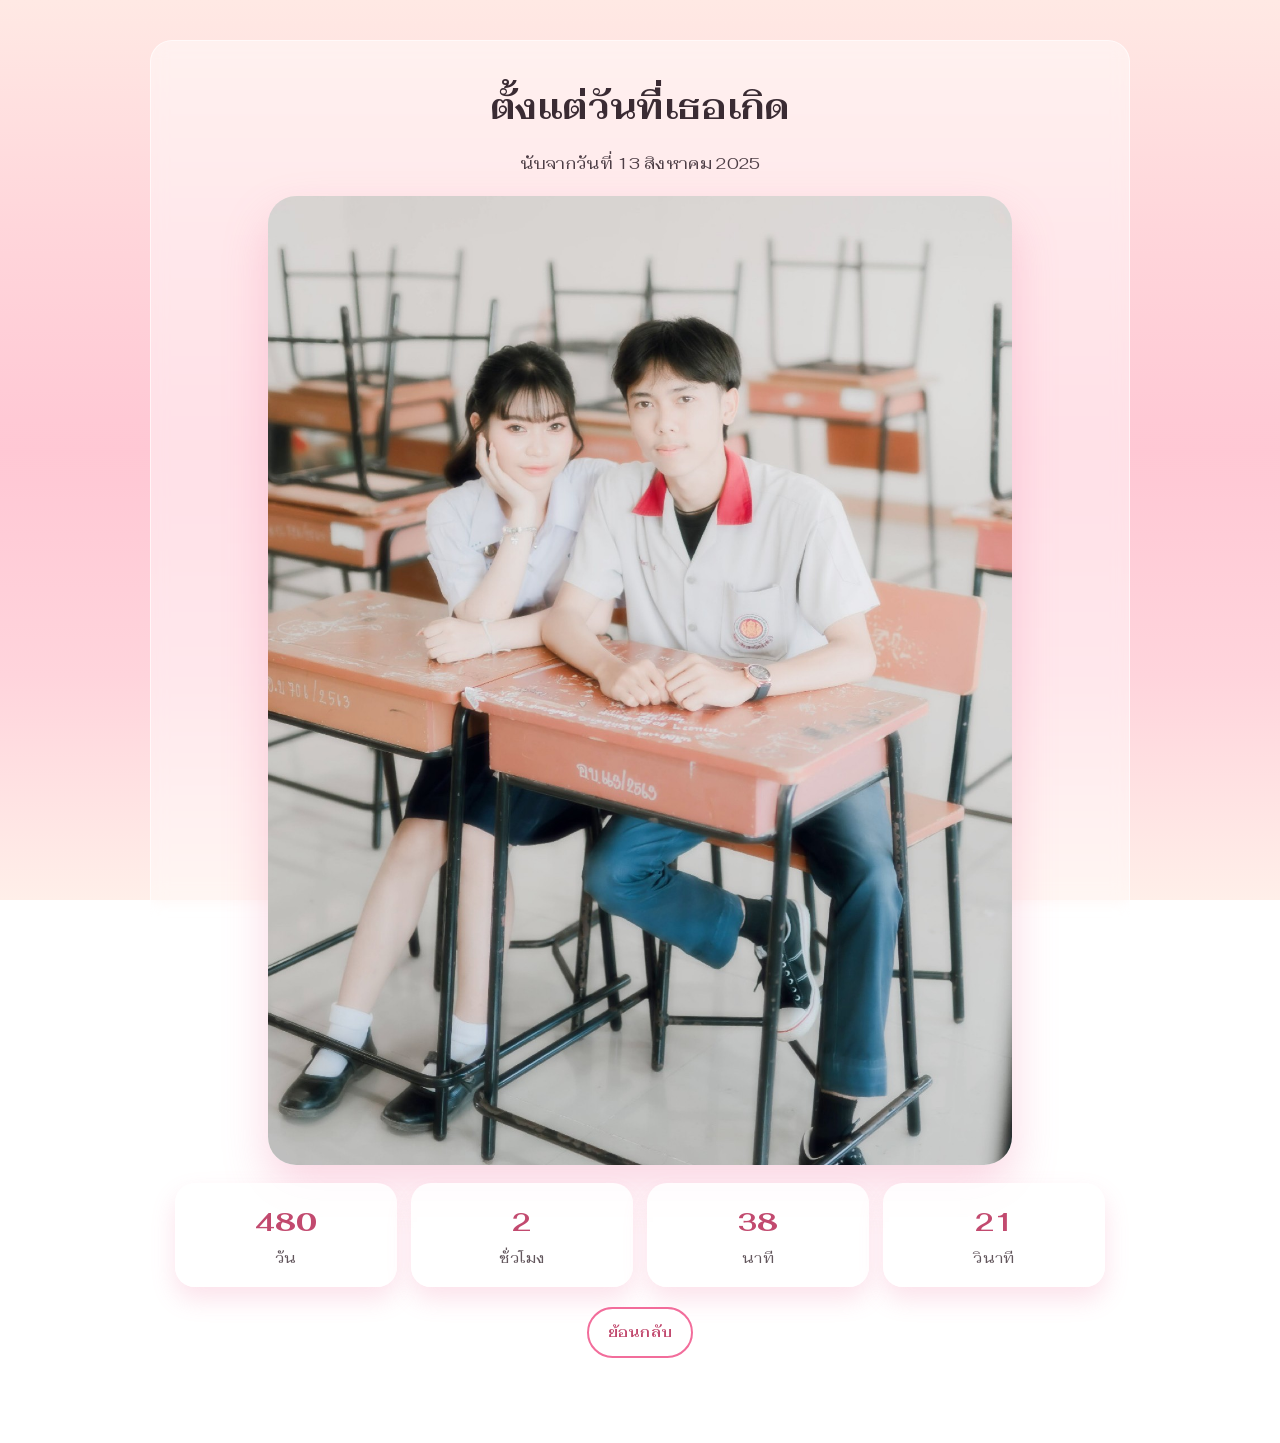
==== days.html @ 98dc15b1 "upload website" ====
<!doctype html>
<html lang="th">
<head>
  <meta charset="utf-8" />
  <meta name="viewport" content="width=device-width,initial-scale=1" />
  <title>เธอเกิดมากี่วันแล้วน้า</title>
  <link rel="stylesheet" href="css/style.css" />
</head>
<body>
  <div class="container">
    <div class="shell center">
      <h1>ตั้งแต่วันที่เธอเกิด</h1>


        <p class="subtle">นับจากวันที่ 13 สิงหาคม 2025 </p>

        <!-- รูปตรงกลาง -->
        <div class="image-wrap">
  <img src="assets/heart.png" class="center-img" alt="love" />
</div>


        <!-- กล่องเวลา -->
        <div class="time-grid">
          <div class="time-box">
            <div class="time-value" id="days">0</div>
            <div class="time-label">วัน</div>
          </div>

          <div class="time-box">
            <div class="time-value" id="hours">0</div>
            <div class="time-label">ชั่วโมง</div>
          </div>

          <div class="time-box">
            <div class="time-value" id="minutes">0</div>
            <div class="time-label">นาที</div>
          </div>

          <div class="time-box">
            <div class="time-value" id="seconds">0</div>
            <div class="time-label">วินาที</div>
          </div>
        </div>

        <div style="margin-top:20px;">
          <a class="btn secondary" href="menu.html">ย้อนกลับ</a>
        </div>
      </div>
    </div>
  </div>

  <script src="js/days.js"></script>
</body>
</html>
---- css/style.css ----
/* ===============================
   FONT : Fahkwang (Thai looped + cute)
   =============================== */
@import url('https://fonts.googleapis.com/css2?family=Fahkwang:wght@300;400;500;600;700&display=swap');

/* ===============================
   ROOT COLOR THEME (Cute Modern)
   =============================== */
:root{
  --pink-1:#fff2f7;
  --pink-2:#ffe1ee;
  --card:#f26d9b;
  --card-dark:#e45888;
  --white:#ffffff;

  --shadow: 0 22px 45px rgba(242,109,155,.28);
  --shadow-soft: 0 12px 24px rgba(242,109,155,.20);
  --radius: 28px;

  --container-pad: 40px;
  --shell-pad-x: 24px;
  --shell-pad-y: 36px;
}

/* ===============================
   GLOBAL RESET + FORCE FONT
   =============================== */
*{
  box-sizing:border-box;
  font-family: "Fahkwang", system-ui, -apple-system, "Segoe UI", sans-serif !important;
}

html, body{
  height:100%;
  margin:0;
  font-family: "Fahkwang", system-ui, -apple-system, "Segoe UI", sans-serif !important;
}


body{
  background: linear-gradient(
    180deg,
    #ffe9e4 0%,
    #ffd6db 25%,
    #ffc7d4 50%,
    #ffd4dc 75%,
    #ffefe9 100%
  );

  background-attachment: fixed;
  color:#3a2b33;
  letter-spacing:.3px;
  line-height:1.8;
}

body::before{
  content:"";
  position:fixed;
  inset:0;
  pointer-events:none;
  background:
    repeating-linear-gradient(
      0deg,
      rgba(255,255,255,.02) 0,
      rgba(255,255,255,.02) 1px,
      transparent 1px,
      transparent 2px
    );
  mix-blend-mode: soft-light;
}



.card{
  background: rgba(255,255,255,.7);
  border-radius: var(--radius);
  box-shadow: var(--shadow);
  padding: 22px;
}



#letterText{
  white-space: pre-line;
}
/* ===============================
   LAYOUT
   =============================== */
.container{
  min-height:100%;
  display:flex;
  align-items:center;
  justify-content:center;
  padding: var(--container-pad) 18px;
}

.shell{
  width:min(980px, 100%);
  background: rgba(255,255,255,0.45);
  backdrop-filter: blur(8px);
  border: 1px solid rgba(255,255,255,0.6);
  border-radius: 22px;
  padding: var(--shell-pad-y) var(--shell-pad-x) calc(var(--shell-pad-y) + 8px);
}

.center{ text-align:center; }

/* ===============================
   TYPOGRAPHY
   =============================== */
h1{
  font-size: 34px;
  margin: 0 0 12px;
  font-weight:700;
  letter-spacing:.6px;
}

h2{
  font-size: 24px;
  margin: 0 0 12px;
  font-weight:600;
}

p{
  margin:10px 0;
  font-weight:400;
  line-height:1.75;
}

.subtle{ opacity:.9; }
.small{ font-size:13px; opacity:.85; }

/* ===============================
   BUTTONS
   =============================== */
/* ===============================
   BUTTONS
   =============================== */
/* ===============================
   BUTTON BASE
   =============================== */
.btn{
  border: 0;
  padding: 15px 19px;          /* ⬅ เล็กลงชัด */
  border-radius: 800px;
  background: linear-gradient(135deg, #f26d9b, #f7a3be);
  color: #fff;
  font-weight: 600;
  font-size: 14px;            /* ⬅ เล็กลง */
  line-height: 1.2;
  cursor: pointer;
  box-shadow: 0 8px 16px rgba(242,109,155,.25); /* ⬅ shadow เบาลง */
  transition: transform .18s ease, filter .18s ease;
  display: inline-flex;
  align-items: center;
  justify-content: center;
  white-space: nowrap;
}


/* hover / active */
.btn:hover{
  transform: translateY(-2px);
  filter: brightness(1.05);
}
.btn:active{
  transform: scale(.97);
}

/* ===============================
   BUTTON SECONDARY
   =============================== */
.btn.secondary{
  background: #fff;
  color: #c24a6f;
  border: 2px solid #f26d9b;
  box-shadow: none;
}

/* ===== FIX LINK BUTTON COLOR ===== */
a.btn,
a.btn:visited,
a.btn:hover,
a.btn:active,
a.btn:focus{
  color: #fff;
  text-decoration: none;
}

a.btn.secondary{
  color:#c24a6f;
}


/* ===============================
   BUTTON ROW (ซ้ายขวาเท่ากัน)
   =============================== */
.button-row{
  display: flex;
  gap: 12px;
  margin-top: 16px;
}

/* ทำให้ปุ่มกว้างเท่ากัน */
.button-row .btn{
  flex: 1;
}


/* ===============================
   MOBILE
   =============================== */
@media (max-width: 520px){
  .button-row{
    flex-direction: column;
  }

  .button-row .btn{
    width: 100%;
  }

  .btn{
    padding: 9px 16px;
    font-size: 14px;
  }
}


/* ===============================
   CARDS
   =============================== */
.card{
  background: rgba(255,255,255,0.7);
  border-radius: var(--radius);
  box-shadow: var(--shadow);
  padding: 22px;
}

.big-card{
  width:min(720px,100%);
  margin: 0 auto;
  border-radius: 30px;
  padding: 26px;
  background: rgba(255,255,255,0.65);
  box-shadow: var(--shadow);
}

.pink-panel{
  width:min(520px, 100%);
  margin: 0 auto;
  background: linear-gradient(135deg, #f26d9b, #f7a3be);
  color:white;
  border-radius: 30px;
  padding: 24px 20px;
  box-shadow: var(--shadow);
}

/* ===============================
   IMAGES
   =============================== */
.cake-img{
  width:min(280px, 70vw);
  max-width: 320px;
  display:block;
  margin: 18px auto 10px;
  filter: drop-shadow(0 20px 22px rgba(0,0,0,.18));

  /* animation */
  animation: cakeFloat 3.2s ease-in-out infinite;
}

/* ลอยขึ้น–ลงเบา ๆ */
@keyframes cakeFloat{
  0%, 100%{
    transform: translateY(0) scale(1);
  }
  50%{
    transform: translateY(-6px) scale(1.02);
  }
}


/* ===============================
   BADGE
   =============================== */
.badge{
  display:inline-flex;
  gap:8px;
  align-items:center;
  padding: 8px 16px;
  background: rgba(255,255,255,0.88);
  border:1px solid rgba(242,109,155,.35);
  border-radius: 999px;
  color:#c24a6f;
  font-weight:700;
}

/* ===============================
   MENU GRID (6 ITEMS)
   =============================== */
.menu-grid{
  margin-top: 20px;
  display:grid;
  grid-template-columns: repeat(2, 1fr);
  gap: 22px;
  width: min(520px, 100%);
  margin-inline:auto;
}

.menu-item{
  background: linear-gradient(135deg, #f26d9b, #f7a3be);
  border-radius: 26px;
  padding: 24px 18px;
  color:white;
  text-decoration:none;
  display:flex;
  flex-direction:column;
  align-items:center;
  justify-content:center;
  min-height: 150px;
  box-shadow: var(--shadow);
  transition: all .2s ease;
  -webkit-tap-highlight-color: transparent;
}

.menu-item:hover{
  transform: translateY(-4px);
  filter: brightness(1.06);
}

.menu-item .icon{
  width:48px;
  height:48px;
  margin-bottom: 12px;
  object-fit:contain;
  filter: drop-shadow(0 10px 14px rgba(0,0,0,.22));
}

.menu-item .label{
  font-weight:600;
  text-align:center;
  line-height:1.3;
  font-size: 16px;
}

/* ===============================
   MENU WHITE STYLE
   =============================== */
.menu-item.white{
  background: #ffffff;
  border: 3px solid #f26d9b;
  color: #c24a6f;
  box-shadow: 0 12px 24px rgba(242,109,155,.25);
}

.menu-item.white .label{
  color: #c24a6f;
  font-weight:800;
  margin-top: 10px;
}

.menu-item.white:hover{
  background: #fff5fa;
  transform: translateY(-4px) scale(1.02);
}

/* icon */
.menu-icon{
  width:60px;
  height:60px;
  object-fit:contain;
  margin-bottom: 6px;
}

/* ===============================
   PASSCODE
   =============================== */
.pass-box{
  flex: 1;
  height: auto;
}

.digits{
  display:flex;
  justify-content:center;
  gap: 12px;
  margin: 16px 0 14px;
  flex-wrap: wrap;
}

.digit{
  width: 48px;
  height: 48px;
  background: rgba(255,255,255,.95);
  border-radius: 14px;
  display:flex;
  align-items:center;
  justify-content:center;
  font-size: 20px;
  font-weight:700;
  color:#c24a6f;
}

/* ✅ จัด keypad ให้เป็นตัวจริงที่เดียว (กันซ้ำ) */
.keypad{
  margin-top: 14px;
  display:grid;
  grid-template-columns: repeat(3, 1fr);
  gap: 12px;
}

.key{
  background: rgba(255,255,255,.95);
  border: 1px solid rgba(242,109,155,.35);
  border-radius: 16px;
  padding: 16px 0;
  font-size: 20px;
  font-weight:700;
  color:#c24a6f;
  cursor:pointer;
  box-shadow: 0 12px 20px rgba(0,0,0,.12);
  -webkit-tap-highlight-color: transparent;
}

.key:active{ transform: translateY(1px); }

/* ✅ ปุ่ม 0 ให้อยู่ “กลาง” แบบสวย ไม่ยืดแปลก */
.key-zero{
  grid-column: 2 / 3;     /* อยู่คอลัมน์กลาง */
  justify-self: stretch;
  width: 100%;
  max-width: none;
}

/* ===============================
   MODAL
   =============================== */
.modal-backdrop{
  position:fixed;
  inset:0;
  background: rgba(0,0,0,.45);
  display:none;
  align-items:center;
  justify-content:center;
  padding: 18px;
}

.modal{
  width: min(560px, 100%);
  max-height: 85vh;          /* ⭐ สำคัญ */
  overflow: hidden;          /* กันล้น */
  background: rgba(255,255,255,.97);
  border-radius: 22px;
  padding: 20px;
  box-shadow: var(--shadow);
}


.modal h3{ margin: 6px 0 10px; }
.modal p{ white-space: pre-wrap; }

.modal .row{
  display:flex;
  gap:10px;
  justify-content:center;
  margin-top: 14px;
  flex-wrap: wrap;
}

/* ===============================
   GALLERY
   =============================== */
.gallery{
  display:grid;
  grid-template-columns: repeat(3, 1fr);
  gap: 14px;
  width:min(720px,100%);
  margin: 18px auto 0;
}

.photo{
  width:100%;
  aspect-ratio: 1/1;
  object-fit: cover;
  border-radius: 20px;
  box-shadow: var(--shadow-soft);
  cursor:pointer;
}

/* ===============================
   QUIZ
   =============================== */
.qbox{
  width:min(720px,100%);
  margin: 0 auto;
}

.choice{
  width:100%;
  text-align:left;
  padding: 14px 16px;
  border-radius: 18px;
  border:1px solid rgba(242,109,155,.35);
  background: rgba(255,255,255,.9);
  cursor:pointer;
  font-weight:600;
  margin: 8px 0;
}

.choice.selected{
  outline: 2px solid rgba(242,109,155,.7);
}

.hr{
  height:1px;
  background: rgba(0,0,0,.08);
  margin: 16px 0;
}

/* ===============================
   JIGSAW
   =============================== */
/* ===== Puzzle Canvas ===== */
.canvas-wrap{
  display: flex;
  justify-content: center;
  align-items: center;
  width: 100%;
  max-width: 100%;
  overflow: hidden;        /* กันล้นการ์ด */
}

/* canvas responsive */
#puzzle{
  width: 100%;
  max-width: 360px;        /* ⬅ ขนาดพอดีมือถือ */
  height: auto;
  border-radius: 18px;
}

@media (min-width: 768px){
  #puzzle{
    max-width: 480px;
  }
}

@media (min-width: 1024px){
  #puzzle{
    max-width: 600px;
  }
}

/* ===============================
   WHEEL
   =============================== */

.wheel-wrap{
  display: flex;
  flex-direction: column;
  align-items: center;
  width: 100%;
  max-width: 100%;
  overflow: hidden;     /* กันล้น card */
}

/* canvas วงล้อ */
#wheel{
  width: 100%;
  max-width: 360px;     /* 👈 พอดีมือถือ */
  height: auto;
  display: block;
}
@media (min-width: 768px){
  #wheel{
    max-width: 480px;
  }
}

@media (min-width: 1024px){
  #wheel{
    max-width: 600px;
  }
}


/* ===============================
   Cake Stage + Smoke Effect
   =============================== */
.cake-stage{
  width: min(340px, 78vw);
  margin: 14px auto 10px;
  position: relative;
  display: grid;
  place-items: center;
  perspective: 900px;
}

.cake-stage .cake-img{
  width: 100%;
  max-width: 340px;
  display:block;
  transform: rotateX(7deg) rotateY(-10deg);
  transform-style: preserve-3d;
  filter: drop-shadow(0 26px 26px rgba(0,0,0,.18));
  transition: transform .35s ease, opacity .2s ease;
}

.cake-stage.is-ready .cake-img{
  transform: rotateX(0deg) rotateY(0deg) scale(1.02);
}

.cake-stage.is-swap .cake-img{
  opacity: 0;
}

.smoke{
  position:absolute;
  inset: 0;
  pointer-events:none;
  display:none;
}

.cake-stage.show-smoke .smoke{
  display:block;
}

.smoke span{
  position:absolute;
  left: 50%;
  top: 18%;
  width: 18px;
  height: 18px;
  border-radius: 50%;
  background: rgba(255,255,255,.92);
  filter: blur(1px);
  transform: translateX(-50%);
  opacity: 0;
  animation: puff 1.3s ease forwards;
}

.smoke span:nth-child(1){ margin-left:-28px; animation-delay: 0s; }
.smoke span:nth-child(2){ margin-left:-10px; animation-delay: .06s; }
.smoke span:nth-child(3){ margin-left:  6px;  animation-delay: .12s; }
.smoke span:nth-child(4){ margin-left: 22px;  animation-delay: .18s; }
.smoke span:nth-child(5){ margin-left:  0px; animation-delay: .24s; }

@keyframes puff{
  0%   { transform: translateX(-50%) translateY(18px) scale(.8); opacity: 0; }
  15%  { opacity: .9; }
  60%  { opacity: .55; }
  100% { transform: translateX(-50%) translateY(-52px) scale(1.9); opacity: 0; }
}

/* ===============================
   PASS PAGE LAYOUT
   =============================== */
.pass-layout{
  display: flex;
  gap: 24px;
  align-items: stretch;
}

.pass-image{
  flex: 1;
  display: flex;
  align-items: center;
  justify-content: center;

  background: rgba(255,255,255,0.35);
  border-radius: 30px;
  box-shadow: var(--shadow);
  padding: 16px;
}

.pass-image img{
  animation: float 3s ease-in-out infinite;
  width: 100%;
  height: 100%;
  object-fit: contain;
  border-radius: 22px;
}

@keyframes float{
  0%,100%{ transform: translateY(0); }
  50%{ transform: translateY(-6px); }
}

/* ===== IMAGE CENTER ===== */
.center-img{
  max-width: 80%;
  height: auto;
  display: block;
  margin: 18px auto;
  border-radius: 28px;
  box-shadow: var(--shadow);
  object-fit: cover;
}

/* ===== TIME GRID ===== */
.time-grid{
  display:grid;
  grid-template-columns: repeat(4, 1fr);
  gap:14px;
  margin-top:18px;
}

.time-box{
  background: rgba(255,255,255,.85);
  border-radius: 20px;
  padding: 16px 10px;
  box-shadow: var(--shadow-soft);
}

.time-value{
  font-size: 26px;
  font-weight: 900;
  color:#c24a6f;
}

.time-label{
  font-size: 14px;
  opacity:.8;
}

/* Letter */
.letter-img{
  width: min(320px, 78vw);
  margin: 10px auto 0;
  cursor:pointer;

  background: transparent;
  box-shadow: none;
  border-radius: 0;

  display: block;
}

/* Vinyl */
.vinyl-wrap{
  width:290px;
  height:290px;
  margin: 0 auto 14px;
  display:flex;
  align-items:center;
  justify-content:center;
}

.vinyl{
  width:100%;
  height:100%;
  border-radius:50%;
  object-fit: cover;
  display:block;
  box-shadow: 0 20px 40px rgba(0,0,0,.25);
  background: transparent;
}

.music-controls{
  display:flex;
  justify-content:center;
  margin-top: 14px;
  flex-wrap: wrap;
  gap: 10px;
}

/* ===============================
   RESPONSIVE (Tablet)
   =============================== */
@media (max-width: 900px){
  :root{
    --container-pad: 32px;
    --shell-pad-x: 20px;
    --shell-pad-y: 28px;
  }

  .big-card{ padding: 22px; }
  .menu-grid{ width: min(560px, 100%); }
}

/* ===============================
   RESPONSIVE (Phone)
   =============================== */
@media (max-width: 720px){
  :root{
    --container-pad: 20px;
    --shell-pad-x: 16px;
    --shell-pad-y: 22px;
  }

  h1{ font-size: 26px; }
  h2{ font-size: 20px; }

  /* ✅ flex บนมือถือให้เรียงลง */
  .pass-layout{
    flex-direction: column;
    gap: 16px;
  }

  .pass-image{
    order: -1;
    padding: 12px;
    border-radius: 24px;
  }

  /* กันรูปสูงเกินจอ */
  .pass-image img{
    height: auto;
    max-height: 42vh;
    object-fit: contain;
  }

  .big-card{
    padding: 18px;
    border-radius: 24px;
  }

  .pink-panel{
    border-radius: 24px;
    padding: 18px 16px;
  }

  /* ✅ ปุ่มเรียงสวยบนมือถือ */
  .modal .row,
  .music-controls{
    flex-direction: column;
    align-items: stretch;
  }

 

  /* เมนูไม่แน่น */
  .menu-grid{
    width: 100%;
    max-width: 520px;
    gap: 12px;
    grid-template-columns: repeat(2, minmax(0, 1fr));
  }

  .menu-item{
    min-height: 128px;
    padding: 16px 12px;
  }

  .menu-icon{ width: 52px; height: 52px; }

  /* keypad / digits */
  .digits{ gap: 10px; }
  .digit{ width: 44px; height: 44px; font-size: 18px; }
  .key{ padding: 14px 0; font-size: 18px; }

  /* time */
  .time-grid{
    grid-template-columns: repeat(2, 1fr);
  }
  .time-value{ font-size: 22px; }

  /* gallery */
  .gallery{
    grid-template-columns: repeat(2, 1fr);
  }

  /* vinyl */
  .vinyl-wrap{ width: 210px; height: 210px; }

  /* ปรับรูปเค้ก/รูปสื่อไม่ให้ใหญ่เกินการ์ด */
  .cake-img{
    width: min(260px, 72vw);
    max-width: 280px;
  }

  .center-img{
    max-width: 100%;
    max-height: 46vh;
    object-fit: contain;
  }

  .letter-img{
    width: min(320px, 82vw);
    max-width: 340px;
  }
}

/* ===============================
   RESPONSIVE (Small Phone)
   =============================== */
@media (max-width: 420px){
  h1{ font-size: 23px; }
  h2{ font-size: 18px; }

  .shell{ border-radius: 18px; }

  .cake-stage{
    width: min(300px, 86vw);
  }

  .gallery{
    grid-template-columns: 1fr;
  }

  .menu-grid{
    grid-template-columns: 1fr;
  }

  .menu-item{
    min-height: 112px;
  }

  .vinyl-wrap{ width: 190px; height: 190px; }
}

/* ===============================
   Anniversary FX Layer
   =============================== */
#fxLayer{
  position: fixed;
  inset: 0;
  pointer-events: none;
  overflow: hidden;
  z-index: 50;
}

/* อนิเมชันลอยขึ้น */
.particle{
  position: absolute;
  bottom: -12vh;
  will-change: transform, opacity;
  animation: floatUp ease-in forwards;
  filter: drop-shadow(0 8px 12px rgba(0,0,0,.12));
}

/* ดอกไม้ลอยนุ่มกว่า */
.particle.flower{ opacity: .95; }

/* หัวใจเด่นขึ้นนิดนึง */
.particle.heart{ opacity: 1; }

@keyframes floatUp{
  from{
    transform: translateY(0) scale(1);
    opacity: 1;
  }
  to{
    transform: translateY(-125vh) scale(1.4);
    opacity: 0;
  }
}

/* ===============================
   Media Card + Gift
   =============================== */
.media-card{
  width: min(520px, 92vw);
  background: #fff;
  border-radius: 22px;
  padding: 18px 18px 8px;
  box-shadow: 0 16px 32px rgba(0,0,0,.10);
  margin: 10px auto 14px;
}

.gift-stage{
  display:flex;
  justify-content:center;
  align-items:center;
  min-height: 220px;
}

.gift-img{
  width: min(360px, 78vw);
  max-width: 360px;
  height: auto;
  transition: transform .35s ease, filter .35s ease, opacity .25s ease;
  object-fit: contain;
}

.gift-stage.opening .gift-img{
  animation: giftPop .55s ease;
}

@keyframes giftPop{
  0%   { transform: scale(1) rotate(0deg); }
  25%  { transform: scale(1.06) rotate(-4deg); }
  55%  { transform: scale(1.12) rotate(4deg); }
  100% { transform: scale(1.00) rotate(0deg); }
}

.gift-stage.opened .gift-img{
  filter: drop-shadow(0 18px 30px rgba(0,0,0,.18));
}

/* title หายแบบนุ่ม */
.fade-out{
  opacity: 0;
  transform: translateY(-6px);
  transition: opacity .35s ease, transform .35s ease;
}

/* ✅ มือถือ: กันรูปของขวัญสูงเกินจอ + ไม่ล้นการ์ด */
@media (max-width: 720px){
  .media-card{
    width: 100%;
    max-width: 520px;
    padding: 14px 14px 8px;
  }

  .gift-stage{ min-height: 200px; }

  .gift-img{
    width: 100%;
    max-width: 320px;
    max-height: 42vh;
  }
}

/* ===============================
   Spin (if used for vinyl etc.)
   =============================== */
.spin{
  animation: spin 6s linear infinite;
}

@keyframes spin{
  from{ transform: rotate(0deg); }
  to{ transform: rotate(360deg); }
}


/* ให้ข้อความจดหมายชิดซ้าย */
#letterText{
  text-align: left;
}

/* ===============================
   GLOBAL BUTTON ANIMATION
   ใช้กับทุกหน้า
================================ */

/* base motion */
.btn{
  position: relative;
  overflow: hidden;
  transition:
    transform .18s ease,
    box-shadow .18s ease,
    filter .18s ease;
}

/* ✨ hover : ลอย + เงา */
.btn:hover{
  transform: translateY(-3px);
  box-shadow: 0 14px 28px rgba(242,109,155,.38);
}

/* 👆 กด */
.btn:active{
  transform: scale(.96);
  box-shadow: 0 6px 14px rgba(242,109,155,.28);
}

/* 🌊 shimmer เบา ๆ */
.btn::after{
  content:"";
  position:absolute;
  inset:0;
  background:
    linear-gradient(
      120deg,
      transparent 35%,
      rgba(255,255,255,.45),
      transparent 65%
    );
  opacity:0;
  transform: translateX(-120%);
}

/* hover → shimmer วิ่ง */
.btn:hover::after{
  animation: shimmer .85s ease;
}

@keyframes shimmer{
  from{
    opacity:0;
    transform: translateX(-120%);
  }
  20%{ opacity:.65; }
  to{
    opacity:0;
    transform: translateX(120%);
  }
}

/* ♡ pulse นุ่ม ๆ (เอาไว้ highlight ปุ่มสำคัญ) */
.btn.pulse{
  animation: pulse 1.8s ease-in-out infinite;
}

@keyframes pulse{
  0%,100%{
    box-shadow: 0 0 0 0 rgba(242,109,155,.55);
  }
  50%{
    box-shadow: 0 0 0 10px rgba(242,109,155,0);
  }
}


/* ===== Fireworks Layer ===== */
.fireworks {
  position: fixed;
  inset: 0;
  pointer-events: none;
  z-index: 999;
  overflow: hidden;
}

.fireworks::before,
.fireworks::after {
  content: "";
  position: absolute;
  top: 50%;
  left: 50%;
  width: 6px;
  height: 6px;
  border-radius: 50%;
  background: transparent;
  box-shadow:
    0 -80px #ff4d6d,
    60px -60px #ffd166,
    80px 0 #06d6a0,
    60px 60px #4dabf7,
    0 80px #c77dff,
    -60px 60px #f72585,
    -80px 0 #ffd166,
    -60px -60px #06d6a0;
  transform: translate(-50%, -50%) scale(0);
  animation: explode 1.2s ease-out infinite;
}

.fireworks::after {
  animation-delay: .3s;
  box-shadow:
    0 -100px #ffd166,
    70px -70px #ff4d6d,
    100px 0 #06d6a0,
    70px 70px #4dabf7,
    0 100px #c77dff,
    -70px 70px #f72585,
    -100px 0 #ffd166,
    -70px -70px #06d6a0;
}

@keyframes explode {
  0% {
    transform: translate(-50%, -50%) scale(0);
    opacity: 1;
  }
  80% {
    transform: translate(-50%, -50%) scale(1);
    opacity: 1;
  }
  100% {
    opacity: 0;
  }
}

/* ซ่อนไว้ก่อน */
.fireworks {
  display: none;
}

/* เปิดโชว์พลุ */
.fireworks.show {
  display: block;
}
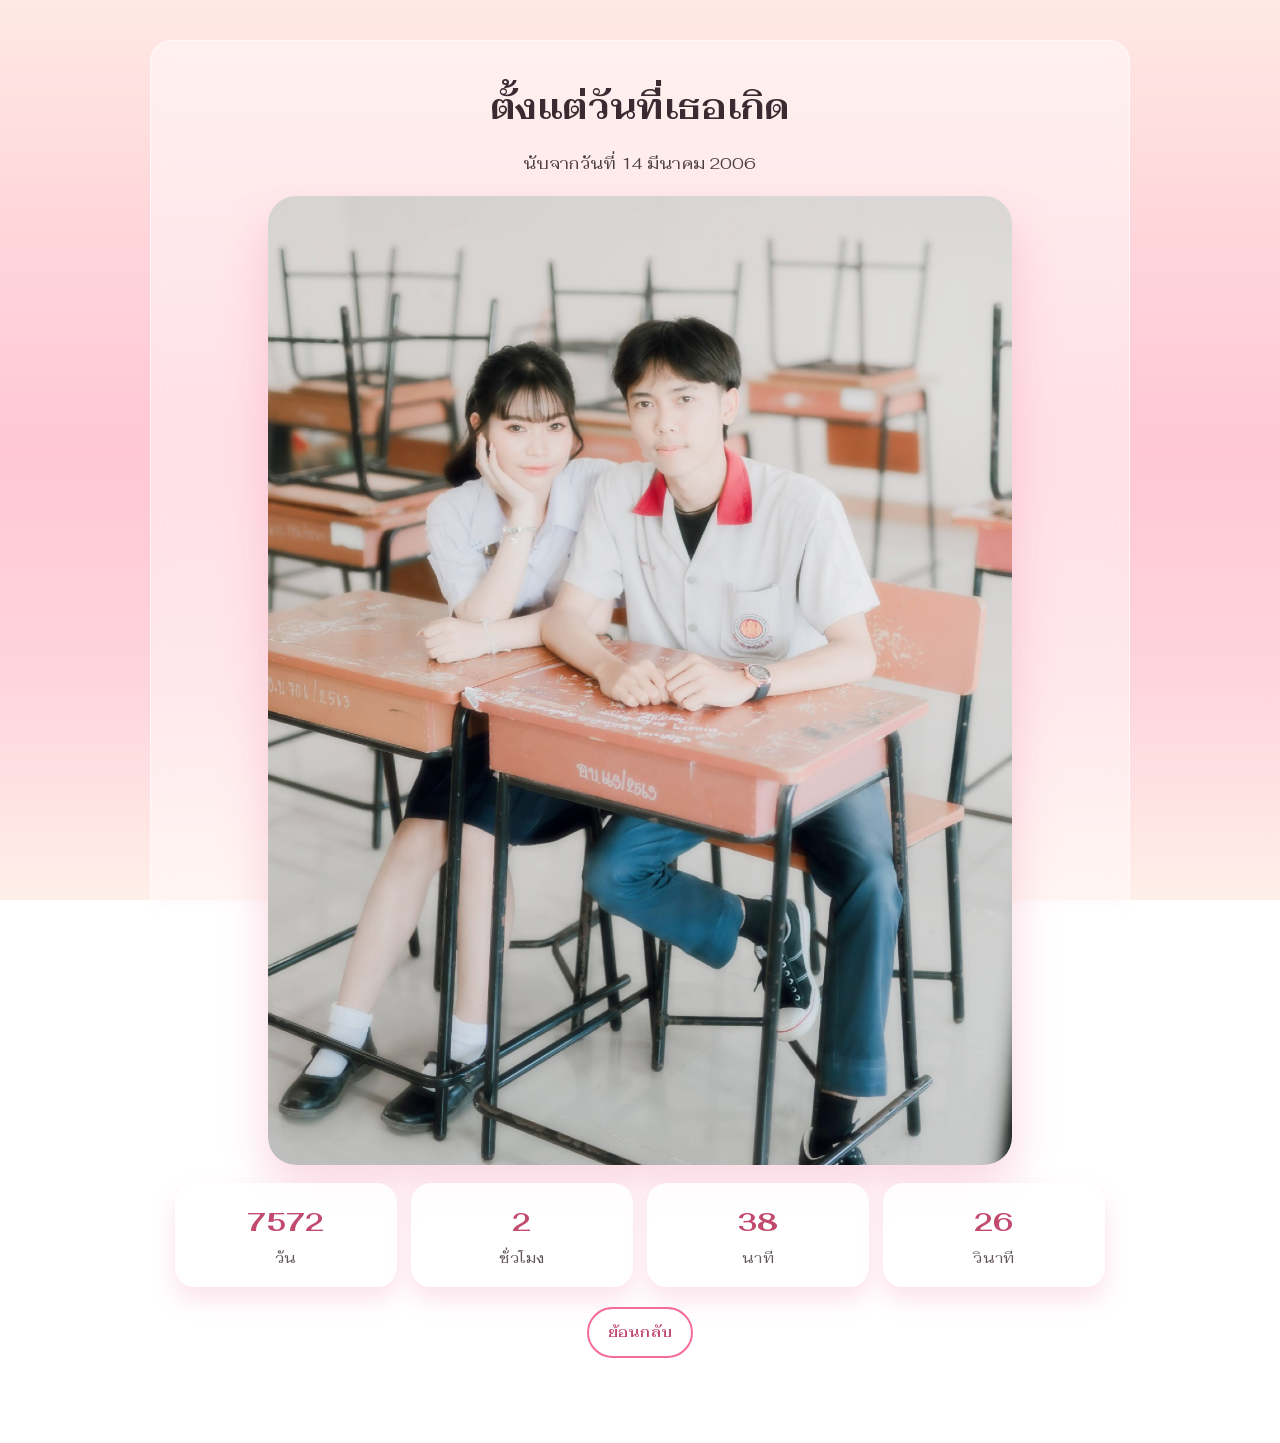
==== commit c0a111ae: "upload website" ====
--- a/days.html
+++ b/days.html
@@ -12,7 +12,7 @@
       <h1>ตั้งแต่วันที่เธอเกิด</h1>
 
 
-        <p class="subtle">นับจากวันที่ 13 สิงหาคม 2025 </p>
+        <p class="subtle">นับจากวันที่ 14 มีนาคม 2006 </p>
 
         <!-- รูปตรงกลาง -->
         <div class="image-wrap">
